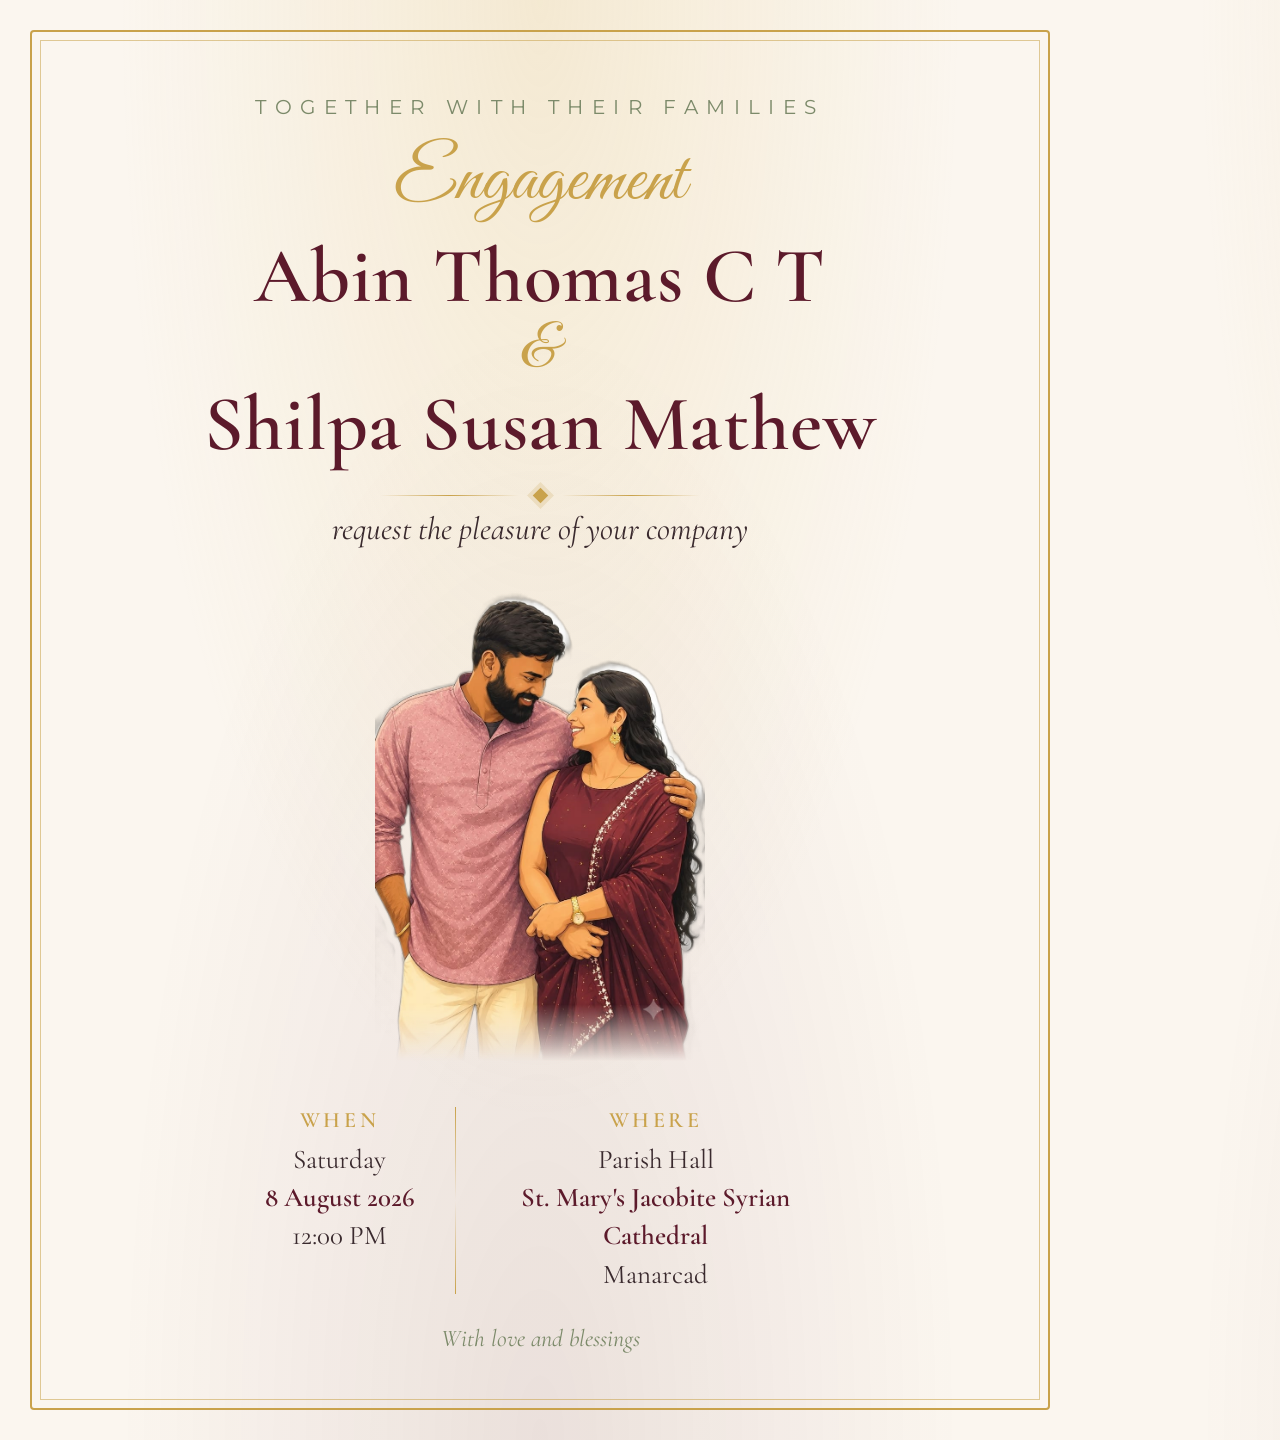
==== invite-card.html @ ed8e0bf2 "pics added" ====
<!DOCTYPE html>
<html lang="en">
<head>
<meta charset="UTF-8" />
<link rel="preconnect" href="https://fonts.googleapis.com" />
<link rel="preconnect" href="https://fonts.gstatic.com" crossorigin />
<link href="https://fonts.googleapis.com/css2?family=Cormorant+Garamond:ital,wght@0,400;0,500;0,600;1,400;1,500&family=Montserrat:wght@300;400;500;600&family=Great+Vibes&display=swap" rel="stylesheet" />
<style>
  :root {
    --wine: #5c1a2b;
    --wine-deep: #40121e;
    --gold: #c9a24b;
    --gold-soft: #e3c988;
    --ivory: #fbf6ef;
    --ivory-warm: #f3e9dc;
    --sage: #7c8a6a;
    --ink: #3a2a2e;
    --serif: "Cormorant Garamond", Georgia, serif;
    --script: "Great Vibes", cursive;
    --sans: "Montserrat", Arial, sans-serif;
  }
  * { box-sizing: border-box; margin: 0; padding: 0; }
  html, body { width: 1080px; height: 1440px; }
  body {
    font-family: var(--sans);
    color: var(--ink);
    background:
      radial-gradient(ellipse at 50% 0%, rgba(227, 201, 136, 0.28), transparent 55%),
      radial-gradient(ellipse at 50% 100%, rgba(92, 26, 43, 0.10), transparent 55%),
      var(--ivory);
  }
  .card {
    width: 1080px;
    height: 1440px;
    padding: 30px;
  }
  .frame {
    width: 100%;
    height: 100%;
    border: 2px solid var(--gold);
    border-radius: 4px;
    padding: 8px;
  }
  .inner {
    width: 100%;
    height: 100%;
    border: 1px solid rgba(201, 162, 75, 0.55);
    display: flex;
    flex-direction: column;
    align-items: center;
    text-align: center;
    padding: 54px 64px 46px;
  }
  .eyebrow {
    font-size: 20px;
    letter-spacing: 0.42em;
    text-transform: uppercase;
    color: var(--sage);
    margin-bottom: 26px;
  }
  .occasion {
    font-family: var(--script);
    font-size: 74px;
    color: var(--gold);
    line-height: 1;
    margin-bottom: 18px;
  }
  .names {
    display: flex;
    flex-direction: column;
    align-items: center;
    gap: 2px;
  }
  .names__name {
    font-family: var(--serif);
    font-weight: 600;
    color: var(--wine);
    font-size: 78px;
    line-height: 1.02;
    letter-spacing: 0.01em;
  }
  .names__amp {
    font-family: var(--script);
    font-size: 60px;
    color: var(--gold);
    line-height: 1;
    margin: 2px 0;
  }
  .divider {
    display: flex;
    align-items: center;
    justify-content: center;
    gap: 16px;
    width: 320px;
    margin: 26px 0 8px;
  }
  .divider__line { height: 1px; flex: 1; background: linear-gradient(90deg, transparent, var(--gold), transparent); }
  .divider__diamond { width: 11px; height: 11px; background: var(--gold); transform: rotate(45deg); box-shadow: 0 0 0 4px rgba(201,162,75,0.2); }
  .subtitle {
    font-family: var(--serif);
    font-style: italic;
    font-size: 32px;
    color: var(--ink);
  }
  .photo {
    flex: 1;
    display: flex;
    align-items: center;
    justify-content: center;
    width: 100%;
    min-height: 0;
    margin: 8px 0 4px;
  }
  .photo img {
    max-height: 470px;
    max-width: 78%;
    object-fit: contain;
    -webkit-mask-image: linear-gradient(to bottom, #000 88%, rgba(0,0,0,0) 100%);
    mask-image: linear-gradient(to bottom, #000 88%, rgba(0,0,0,0) 100%);
  }
  .details {
    display: flex;
    align-items: stretch;
    justify-content: center;
    gap: 40px;
    margin-top: 6px;
  }
  .details__col {
    max-width: 320px;
  }
  .details__sep { width: 1px; background: linear-gradient(var(--gold), transparent, var(--gold)); }
  .details__label {
    font-family: var(--serif);
    font-weight: 600;
    letter-spacing: 0.16em;
    text-transform: uppercase;
    color: var(--gold);
    font-size: 22px;
    margin-bottom: 8px;
  }
  .details__text { font-family: var(--serif); font-size: 27px; line-height: 1.42; color: var(--ink); }
  .details__text strong { color: var(--wine); font-weight: 600; }
  .footer {
    margin-top: 30px;
    font-family: var(--serif);
    font-style: italic;
    font-size: 24px;
    color: var(--sage);
  }
</style>
</head>
<body>
  <div class="card">
    <div class="frame">
      <div class="inner">
        <p class="eyebrow">Together with their families</p>
        <p class="occasion">Engagement</p>

        <div class="names">
          <div class="names__name">Abin Thomas C T</div>
          <span class="names__amp">&amp;</span>
          <div class="names__name">Shilpa Susan Mathew</div>
        </div>

        <div class="divider">
          <span class="divider__line"></span>
          <span class="divider__diamond"></span>
          <span class="divider__line"></span>
        </div>
        <p class="subtitle">request the pleasure of your company</p>

        <div class="photo"><img src="couple-hero.png" alt="" /></div>

        <div class="details">
          <div class="details__col">
            <div class="details__label">When</div>
            <div class="details__text">Saturday<br /><strong>8 August 2026</strong><br />12:00 PM</div>
          </div>
          <div class="details__sep"></div>
          <div class="details__col">
            <div class="details__label">Where</div>
            <div class="details__text">Parish Hall<br /><strong>St. Mary's Jacobite Syrian Cathedral</strong><br />Manarcad</div>
          </div>
        </div>

        <p class="footer">With love and blessings</p>
      </div>
    </div>
  </div>
</body>
</html>
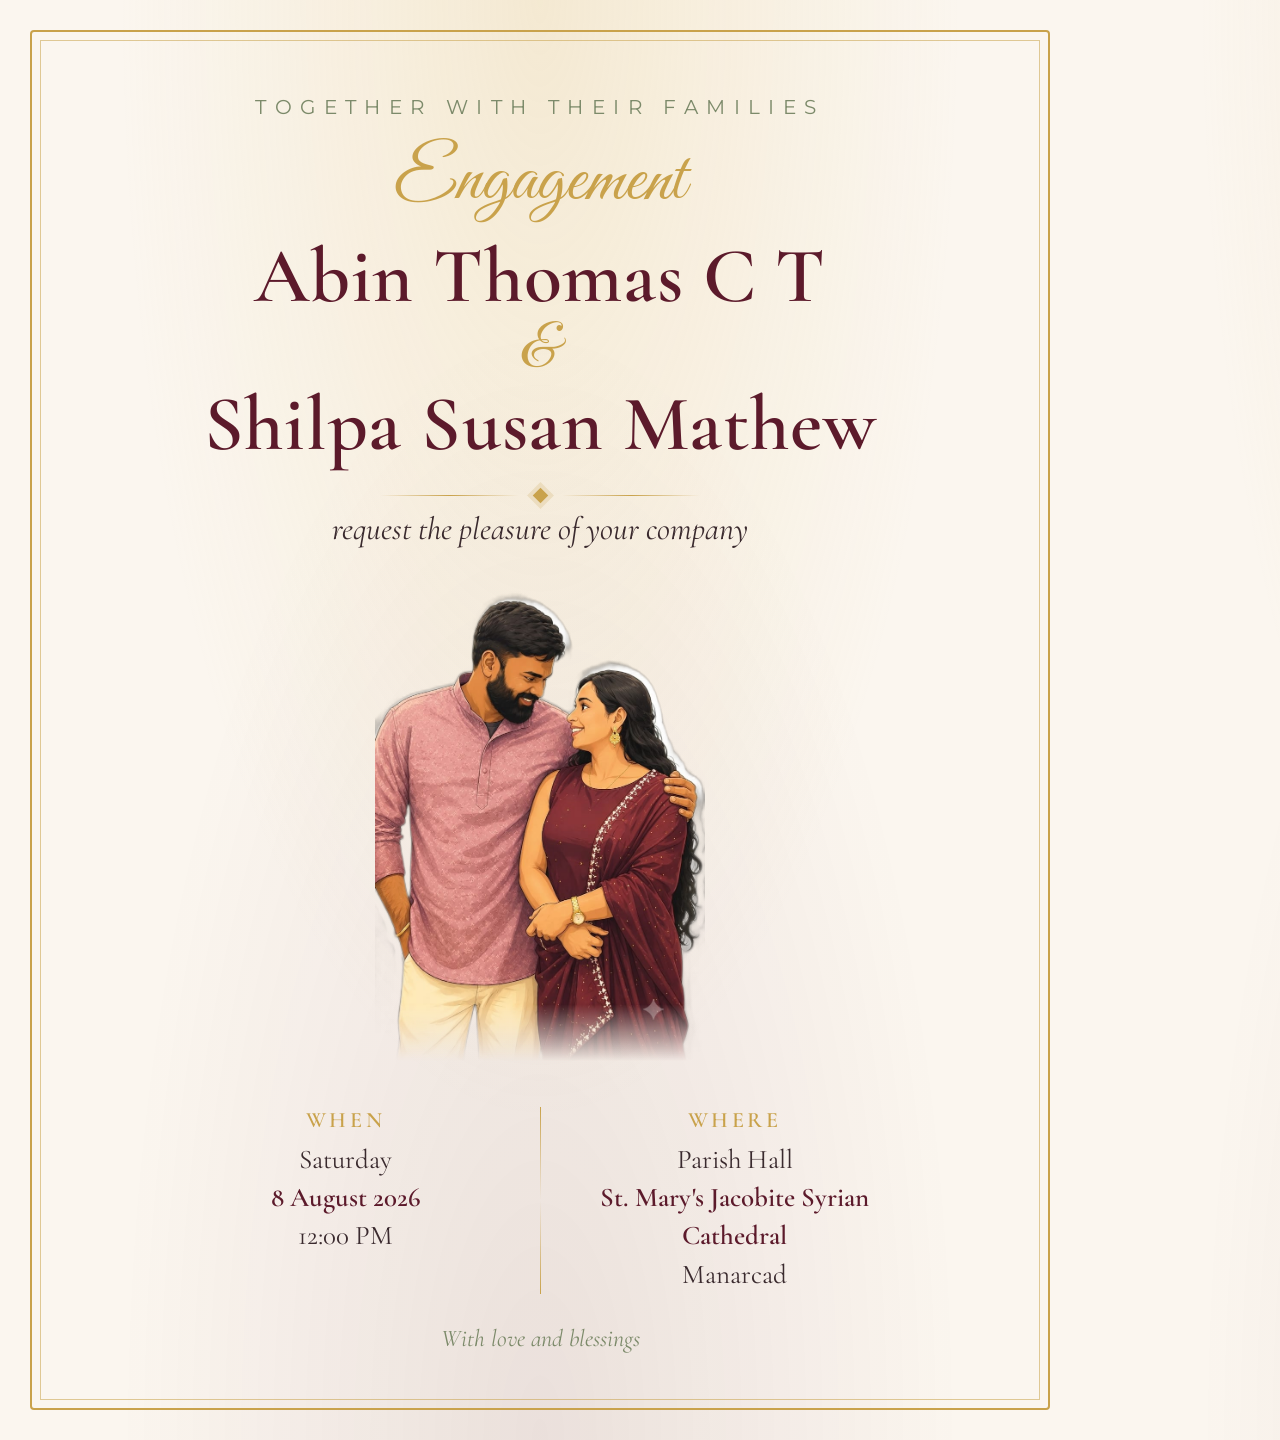
==== commit e6e0f905: "photo fix" ====
--- a/invite-card.html
+++ b/invite-card.html
@@ -122,11 +122,12 @@
     display: flex;
     align-items: stretch;
     justify-content: center;
-    gap: 40px;
+    gap: 44px;
     margin-top: 6px;
   }
   .details__col {
-    max-width: 320px;
+    flex: 0 0 300px;
+    width: 300px;
   }
   .details__sep { width: 1px; background: linear-gradient(var(--gold), transparent, var(--gold)); }
   .details__label {
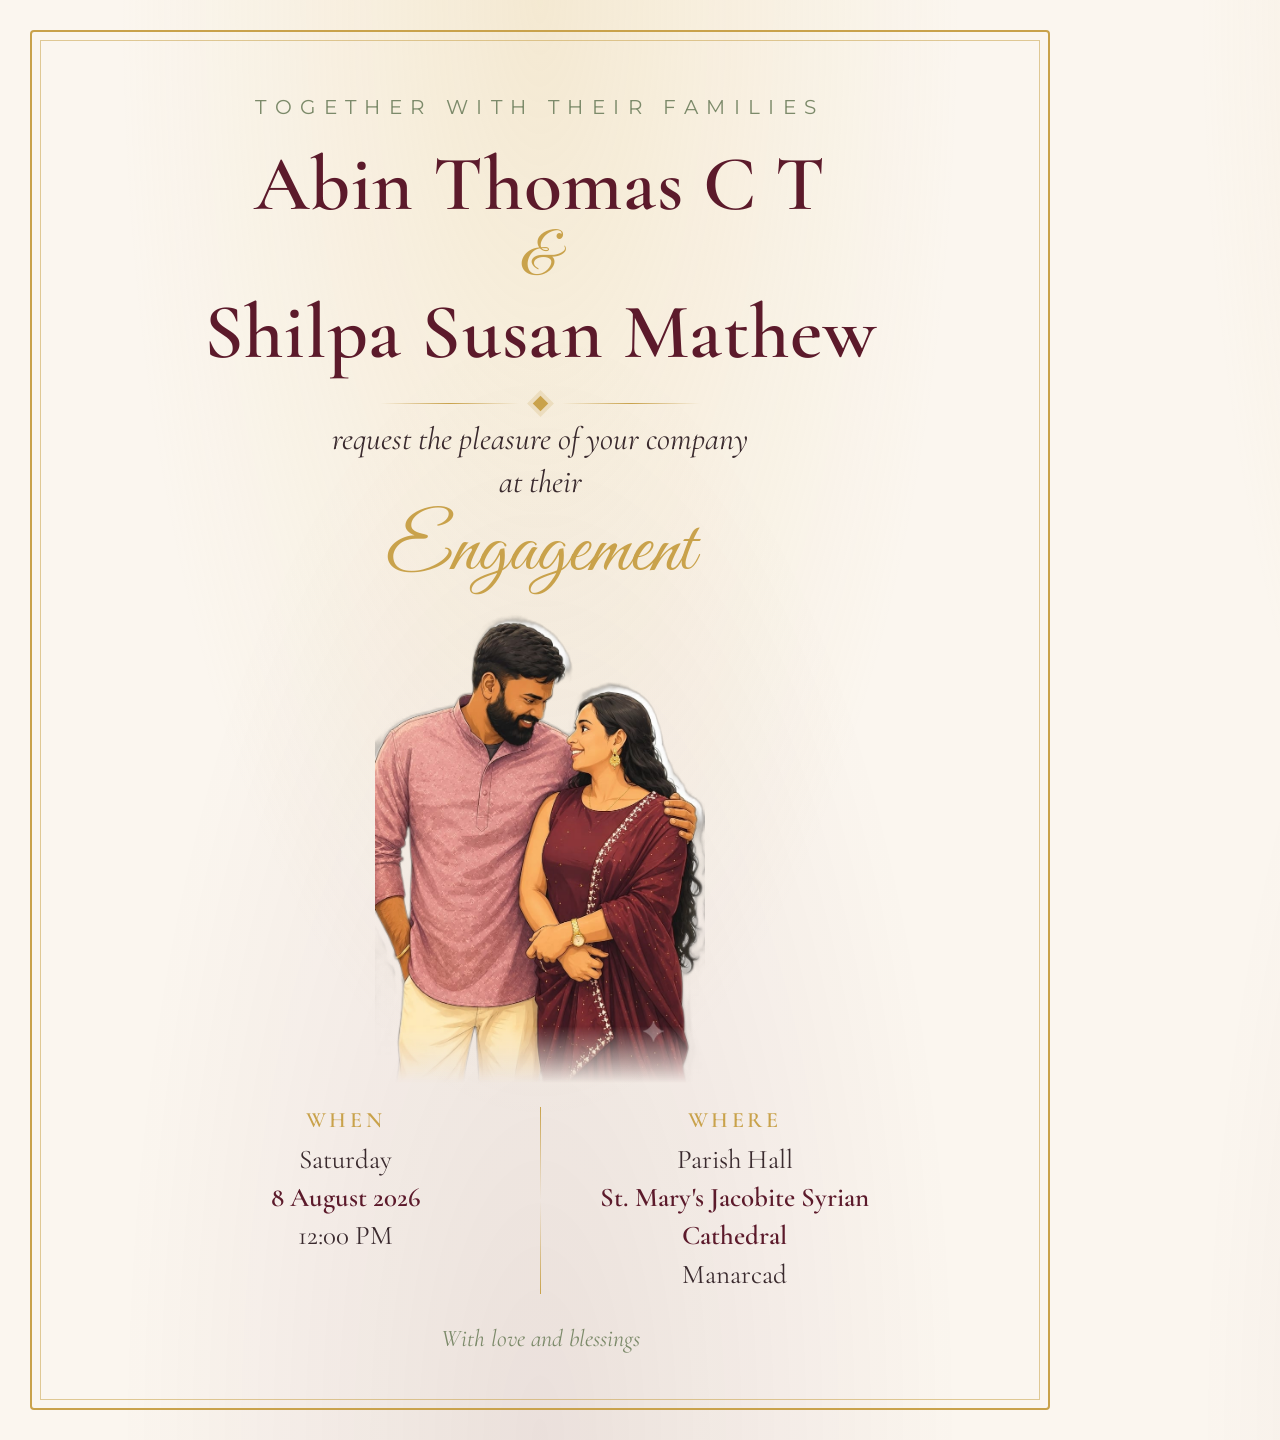
==== commit 2aa82fca: "photo edited" ====
--- a/invite-card.html
+++ b/invite-card.html
@@ -60,10 +60,10 @@
   }
   .occasion {
     font-family: var(--script);
-    font-size: 74px;
+    font-size: 78px;
     color: var(--gold);
     line-height: 1;
-    margin-bottom: 18px;
+    margin-top: 10px;
   }
   .names {
     display: flex;
@@ -100,6 +100,7 @@
     font-family: var(--serif);
     font-style: italic;
     font-size: 32px;
+    line-height: 1.35;
     color: var(--ink);
   }
   .photo {
@@ -155,7 +156,6 @@
     <div class="frame">
       <div class="inner">
         <p class="eyebrow">Together with their families</p>
-        <p class="occasion">Engagement</p>
 
         <div class="names">
           <div class="names__name">Abin Thomas C T</div>
@@ -168,7 +168,8 @@
           <span class="divider__diamond"></span>
           <span class="divider__line"></span>
         </div>
-        <p class="subtitle">request the pleasure of your company</p>
+        <p class="subtitle">request the pleasure of your company<br />at their</p>
+        <p class="occasion">Engagement</p>
 
         <div class="photo"><img src="couple-hero.png" alt="" /></div>
 
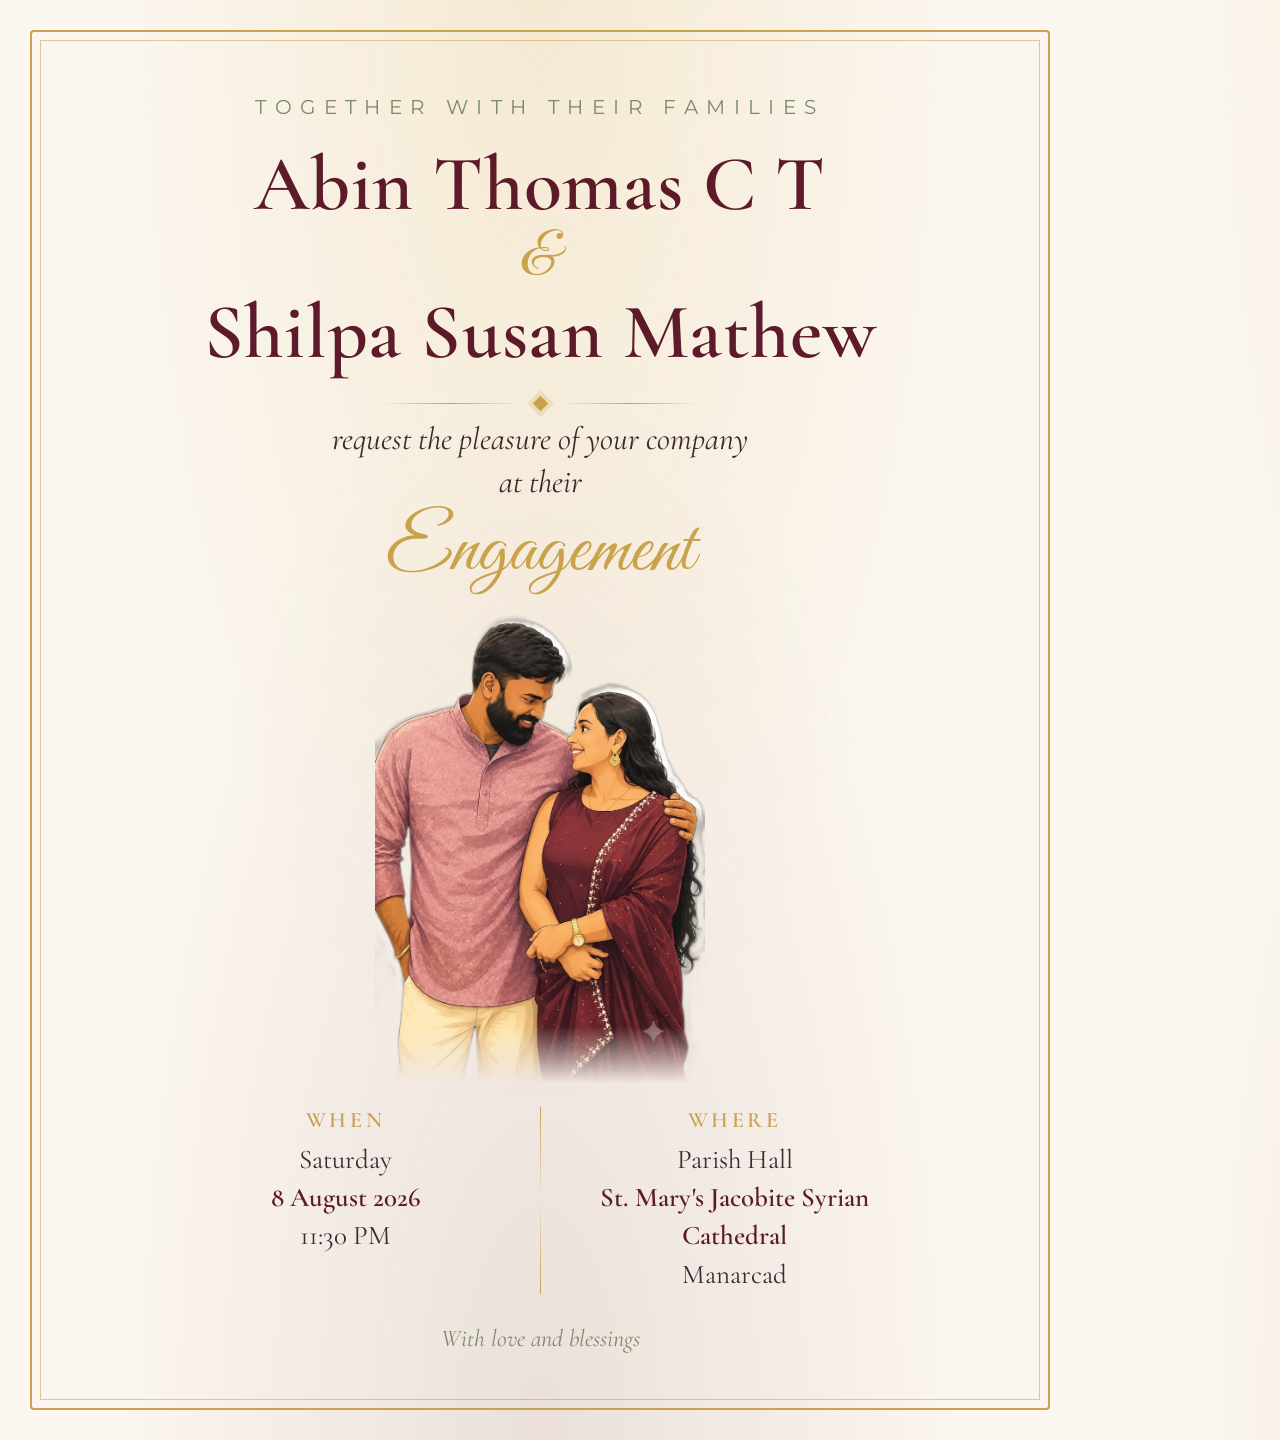
==== commit 2fff5384: "time fixed" ====
--- a/invite-card.html
+++ b/invite-card.html
@@ -176,7 +176,7 @@
         <div class="details">
           <div class="details__col">
             <div class="details__label">When</div>
-            <div class="details__text">Saturday<br /><strong>8 August 2026</strong><br />12:00 PM</div>
+            <div class="details__text">Saturday<br /><strong>8 August 2026</strong><br />11:30 PM</div>
           </div>
           <div class="details__sep"></div>
           <div class="details__col">
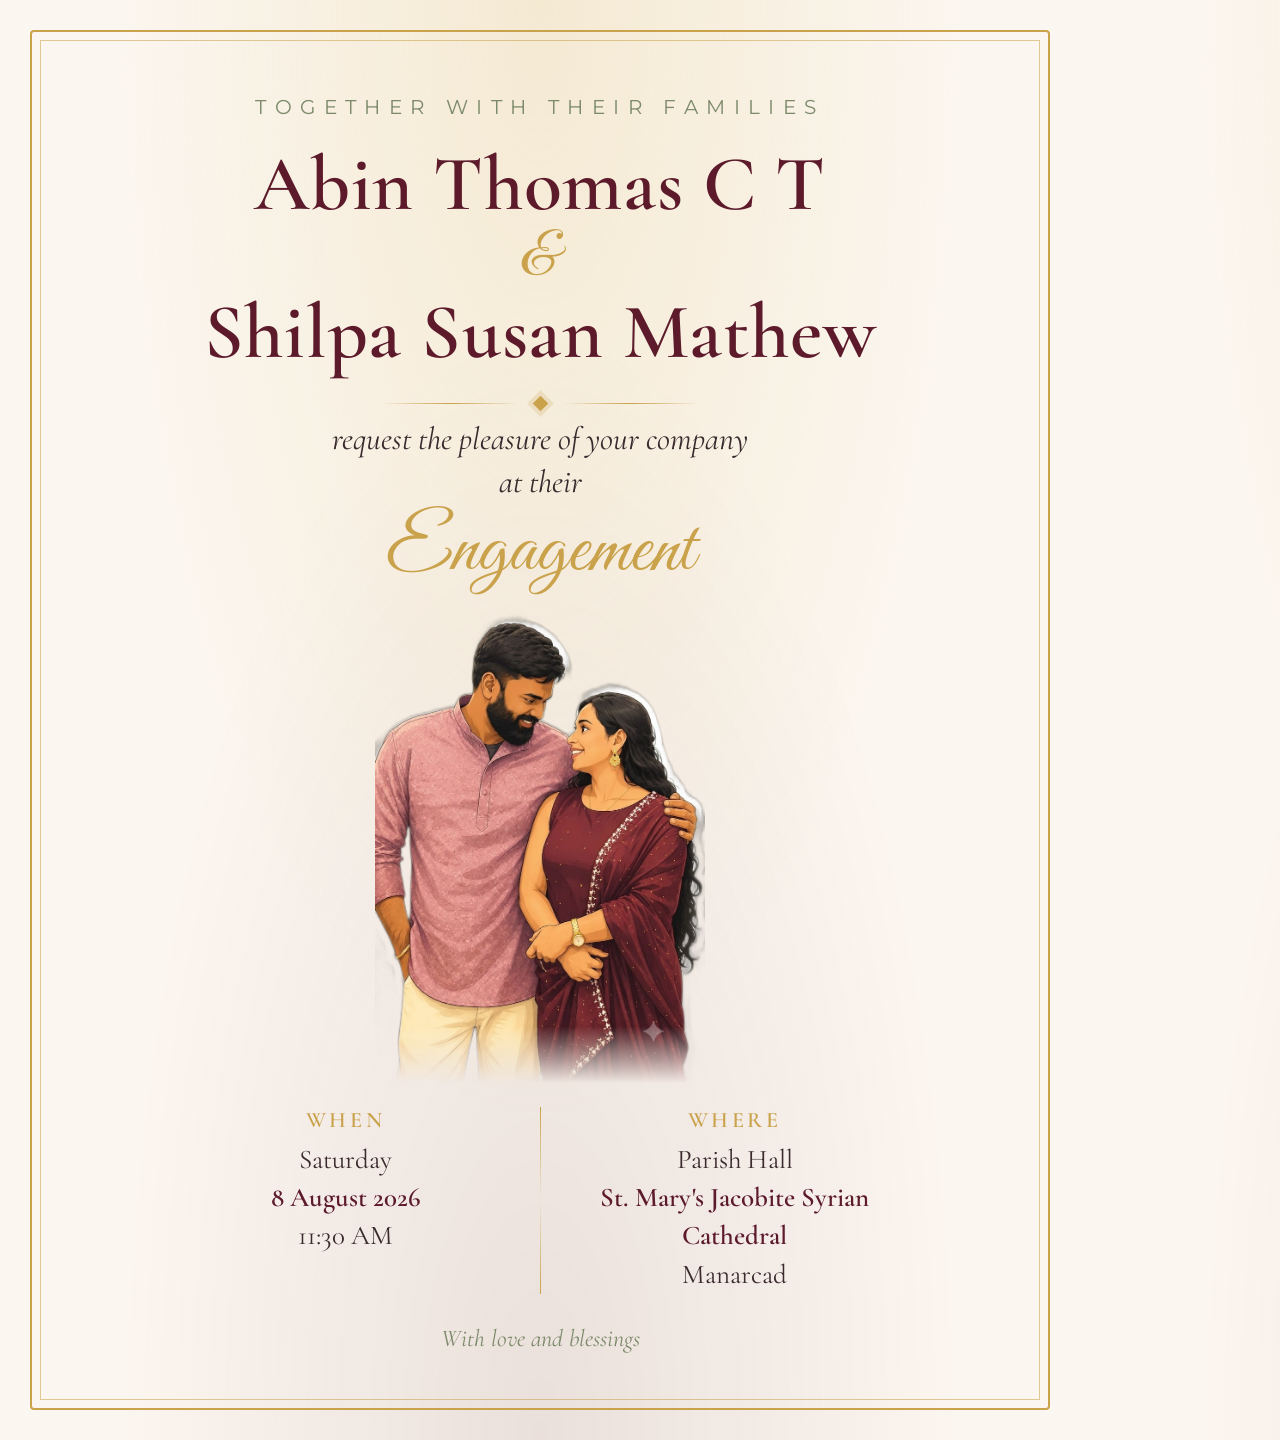
==== commit 1b377b20: "time fix" ====
--- a/invite-card.html
+++ b/invite-card.html
@@ -176,7 +176,7 @@
         <div class="details">
           <div class="details__col">
             <div class="details__label">When</div>
-            <div class="details__text">Saturday<br /><strong>8 August 2026</strong><br />11:30 PM</div>
+            <div class="details__text">Saturday<br /><strong>8 August 2026</strong><br />11:30 AM</div>
           </div>
           <div class="details__sep"></div>
           <div class="details__col">
